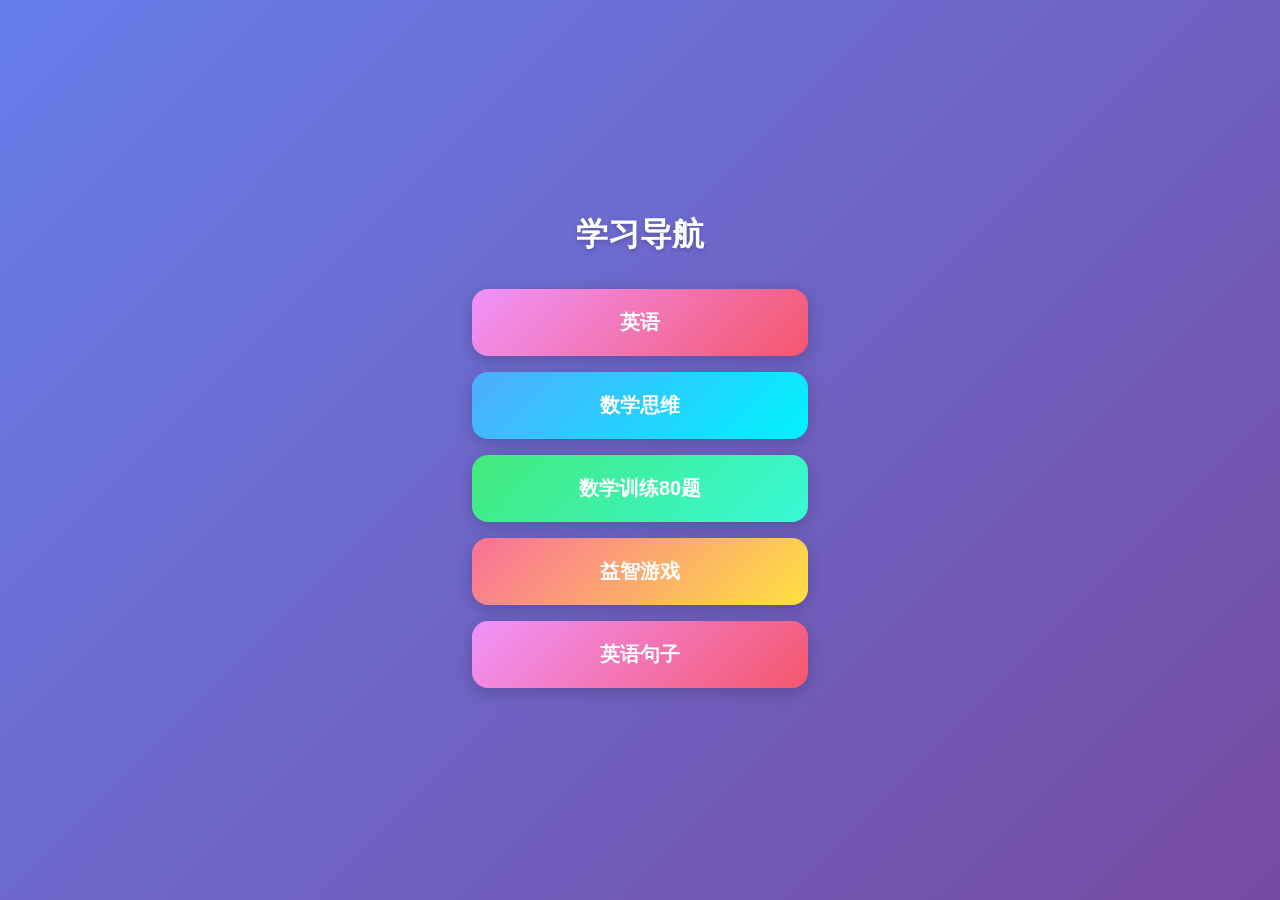
==== index.html @ 14691bc4 "init" ====
<!DOCTYPE html>
<html lang="zh">
<head>
  <meta charset="UTF-8">
  <meta name="viewport" content="width=device-width, initial-scale=1.0">
  <title>学习导航</title>
  <style>
    * {
      margin: 0;
      padding: 0;
      box-sizing: border-box;
    }

    body {
      min-height: 100vh;
      display: flex;
      align-items: center;
      justify-content: center;
      font-family: -apple-system, BlinkMacSystemFont, "Segoe UI", Roboto, "Helvetica Neue", Arial, sans-serif;
      background: linear-gradient(135deg, #667eea 0%, #764ba2 100%);
    }

    .container {
      text-align: center;
      padding: 2rem;
      width: 100%;
      max-width: 400px;
    }

    .title {
      color: white;
      font-size: 2rem;
      font-weight: 700;
      margin-bottom: 2rem;
      text-shadow: 0 2px 4px rgba(0, 0, 0, 0.2);
    }

    .buttons {
      display: flex;
      flex-direction: column;
      gap: 1rem;
    }

    .btn {
      display: block;
      padding: 1.25rem 2rem;
      color: white;
      text-decoration: none;
      border-radius: 16px;
      font-size: 1.25rem;
      font-weight: 600;
      transition: transform 0.2s ease, box-shadow 0.2s ease;
      box-shadow: 0 4px 15px rgba(0, 0, 0, 0.2);
    }

    .btn:hover {
      transform: translateY(-2px);
      box-shadow: 0 6px 20px rgba(0, 0, 0, 0.25);
    }

    .btn:active {
      transform: translateY(0);
    }

    .btn-en {
      background: linear-gradient(135deg, #f093fb 0%, #f5576c 100%);
    }

    .btn-sx {
      background: linear-gradient(135deg, #4facfe 0%, #00f2fe 100%);
    }

    .btn-sx80 {
      background: linear-gradient(135deg, #43e97b 0%, #38f9d7 100%);
    }

    .btn-game {
      background: linear-gradient(135deg, #fa709a 0%, #fee140 100%);
    }
  </style>
</head>
<body>
  <div class="container">
    <h1 class="title">学习导航</h1>
    <div class="buttons">
      <a href="/en.html" class="btn btn-en">英语</a>
      <a href="sx.html" class="btn btn-sx">数学思维</a>
      <a href="sx-80.html" class="btn btn-sx80">数学训练80题</a>
      <a href="game.html" class="btn btn-game">益智游戏</a>
      <a href="/study-en" class="btn btn-en">英语句子</a>
    </div>
  </div>
</body>
</html>
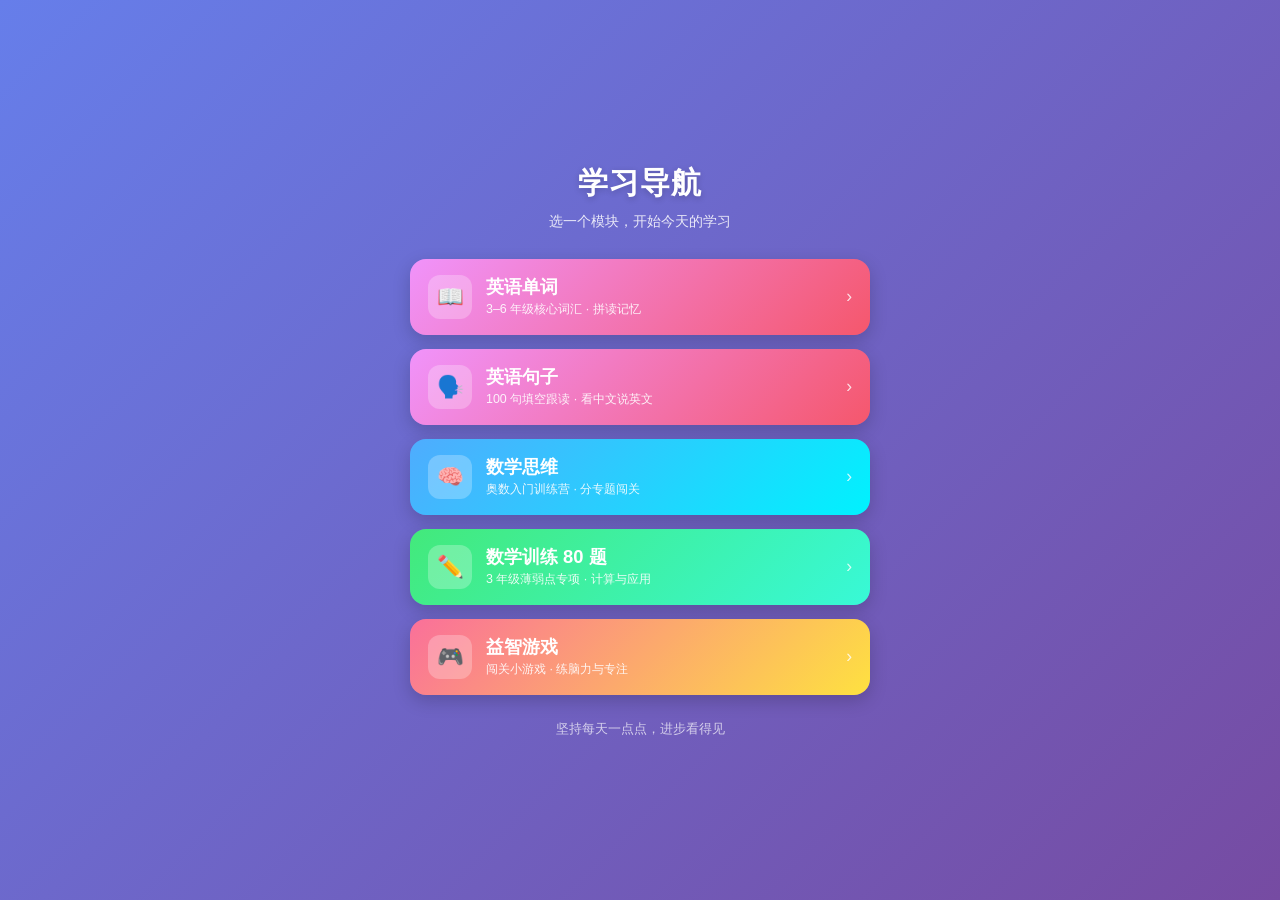
==== commit 7f8db67e: "change" ====
--- a/index.html
+++ b/index.html
@@ -1,8 +1,9 @@
 <!DOCTYPE html>
-<html lang="zh">
+<html lang="zh-CN">
 <head>
   <meta charset="UTF-8">
   <meta name="viewport" content="width=device-width, initial-scale=1.0">
+  <meta name="description" content="小学学习导航：英语单词、英语句子跟读、数学思维、数学薄弱点训练、益智游戏。">
   <title>学习导航</title>
   <style>
     * {
@@ -16,50 +17,97 @@
       display: flex;
       align-items: center;
       justify-content: center;
+      padding: 24px 16px;
       font-family: -apple-system, BlinkMacSystemFont, "Segoe UI", Roboto, "Helvetica Neue", Arial, sans-serif;
       background: linear-gradient(135deg, #667eea 0%, #764ba2 100%);
     }
 
     .container {
+      width: 100%;
+      max-width: 460px;
       text-align: center;
-      padding: 2rem;
-      width: 100%;
-      max-width: 400px;
     }
 
     .title {
-      color: white;
-      font-size: 2rem;
+      color: #fff;
+      font-size: 1.9rem;
       font-weight: 700;
-      margin-bottom: 2rem;
-      text-shadow: 0 2px 4px rgba(0, 0, 0, 0.2);
+      letter-spacing: 1px;
+      text-shadow: 0 2px 6px rgba(0, 0, 0, 0.2);
+    }
+
+    .subtitle {
+      margin-top: 8px;
+      margin-bottom: 28px;
+      color: rgba(255, 255, 255, 0.85);
+      font-size: 0.9rem;
     }
 
     .buttons {
       display: flex;
       flex-direction: column;
-      gap: 1rem;
+      gap: 14px;
     }
 
     .btn {
-      display: block;
-      padding: 1.25rem 2rem;
-      color: white;
+      position: relative;
+      display: flex;
+      align-items: center;
+      gap: 14px;
+      padding: 16px 18px;
+      color: #fff;
       text-decoration: none;
       border-radius: 16px;
-      font-size: 1.25rem;
-      font-weight: 600;
+      box-shadow: 0 6px 18px rgba(0, 0, 0, 0.18);
       transition: transform 0.2s ease, box-shadow 0.2s ease;
-      box-shadow: 0 4px 15px rgba(0, 0, 0, 0.2);
+      text-align: left;
     }
 
     .btn:hover {
-      transform: translateY(-2px);
-      box-shadow: 0 6px 20px rgba(0, 0, 0, 0.25);
+      transform: translateY(-3px);
+      box-shadow: 0 10px 24px rgba(0, 0, 0, 0.25);
     }
 
     .btn:active {
       transform: translateY(0);
+    }
+
+    .btn-icon {
+      flex: 0 0 44px;
+      width: 44px;
+      height: 44px;
+      display: flex;
+      align-items: center;
+      justify-content: center;
+      border-radius: 12px;
+      background: rgba(255, 255, 255, 0.25);
+      font-size: 1.35rem;
+    }
+
+    .btn-text {
+      flex: 1;
+      min-width: 0;
+    }
+
+    .btn-name {
+      display: block;
+      font-size: 1.15rem;
+      font-weight: 600;
+      line-height: 1.3;
+    }
+
+    .btn-desc {
+      display: block;
+      margin-top: 3px;
+      font-size: 0.78rem;
+      font-weight: 400;
+      opacity: 0.9;
+    }
+
+    .btn-arrow {
+      flex: 0 0 auto;
+      font-size: 1.1rem;
+      opacity: 0.8;
     }
 
     .btn-en {
@@ -77,18 +125,74 @@
     .btn-game {
       background: linear-gradient(135deg, #fa709a 0%, #fee140 100%);
     }
+
+    .footer {
+      margin-top: 26px;
+      color: rgba(255, 255, 255, 0.7);
+      font-size: 0.8rem;
+    }
+
+    @media (max-width: 380px) {
+      .title { font-size: 1.6rem; }
+      .btn { padding: 14px 14px; gap: 10px; }
+      .btn-icon { flex-basis: 38px; width: 38px; height: 38px; font-size: 1.15rem; }
+      .btn-name { font-size: 1.05rem; }
+    }
   </style>
 </head>
 <body>
   <div class="container">
     <h1 class="title">学习导航</h1>
+    <p class="subtitle">选一个模块，开始今天的学习</p>
+
     <div class="buttons">
-      <a href="/en.html" class="btn btn-en">英语</a>
-      <a href="sx.html" class="btn btn-sx">数学思维</a>
-      <a href="sx-80.html" class="btn btn-sx80">数学训练80题</a>
-      <a href="game.html" class="btn btn-game">益智游戏</a>
-      <a href="/study-en" class="btn btn-en">英语句子</a>
+      <a href="english/english-words.html" class="btn btn-en">
+        <span class="btn-icon">📖</span>
+        <span class="btn-text">
+          <span class="btn-name">英语单词</span>
+          <span class="btn-desc">3–6 年级核心词汇 · 拼读记忆</span>
+        </span>
+        <span class="btn-arrow">›</span>
+      </a>
+
+      <a href="english/english-sentences.html" class="btn btn-en">
+        <span class="btn-icon">🗣️</span>
+        <span class="btn-text">
+          <span class="btn-name">英语句子</span>
+          <span class="btn-desc">100 句填空跟读 · 看中文说英文</span>
+        </span>
+        <span class="btn-arrow">›</span>
+      </a>
+
+      <a href="math/math-thinking.html" class="btn btn-sx">
+        <span class="btn-icon">🧠</span>
+        <span class="btn-text">
+          <span class="btn-name">数学思维</span>
+          <span class="btn-desc">奥数入门训练营 · 分专题闯关</span>
+        </span>
+        <span class="btn-arrow">›</span>
+      </a>
+
+      <a href="math/math-weakpoints-80.html" class="btn btn-sx80">
+        <span class="btn-icon">✏️</span>
+        <span class="btn-text">
+          <span class="btn-name">数学训练 80 题</span>
+          <span class="btn-desc">3 年级薄弱点专项 · 计算与应用</span>
+        </span>
+        <span class="btn-arrow">›</span>
+      </a>
+
+      <a href="game/puzzle-games.html" class="btn btn-game">
+        <span class="btn-icon">🎮</span>
+        <span class="btn-text">
+          <span class="btn-name">益智游戏</span>
+          <span class="btn-desc">闯关小游戏 · 练脑力与专注</span>
+        </span>
+        <span class="btn-arrow">›</span>
+      </a>
     </div>
+
+    <p class="footer">坚持每天一点点，进步看得见</p>
   </div>
 </body>
-</html>+</html>
